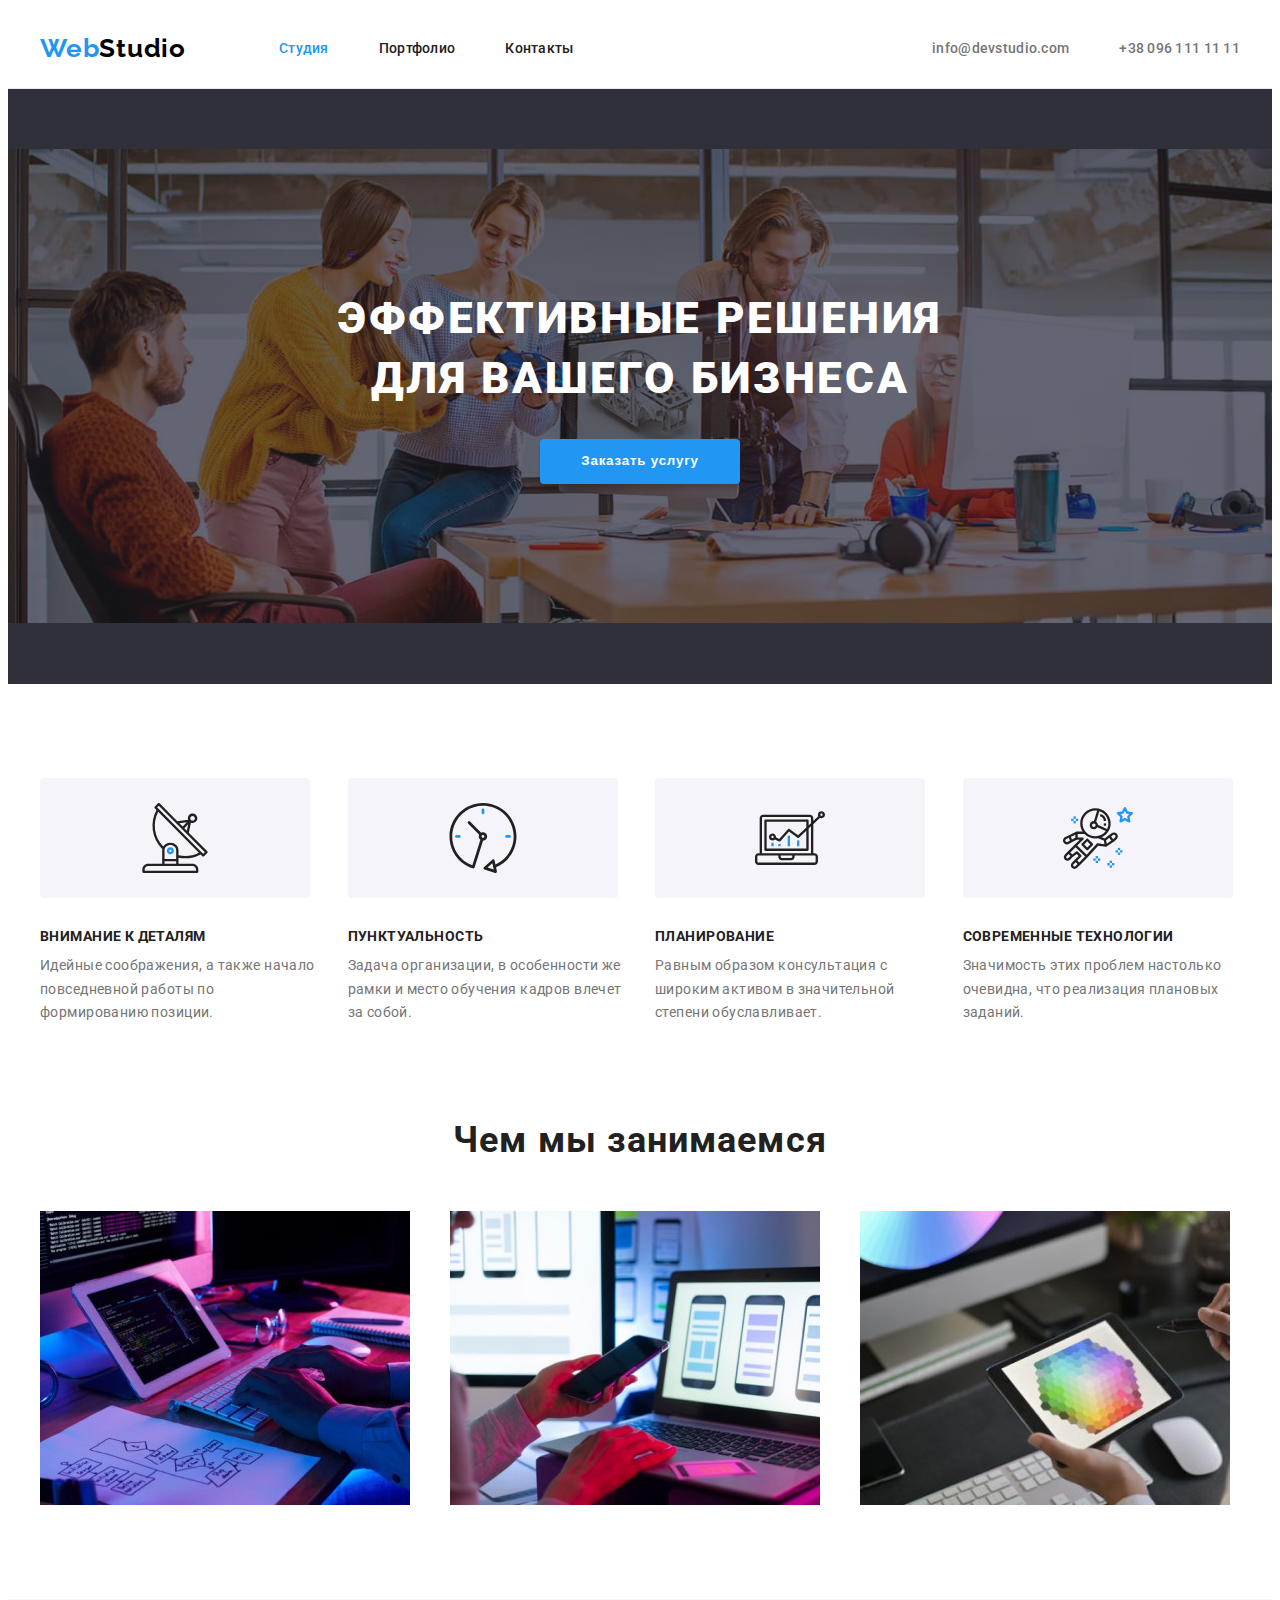
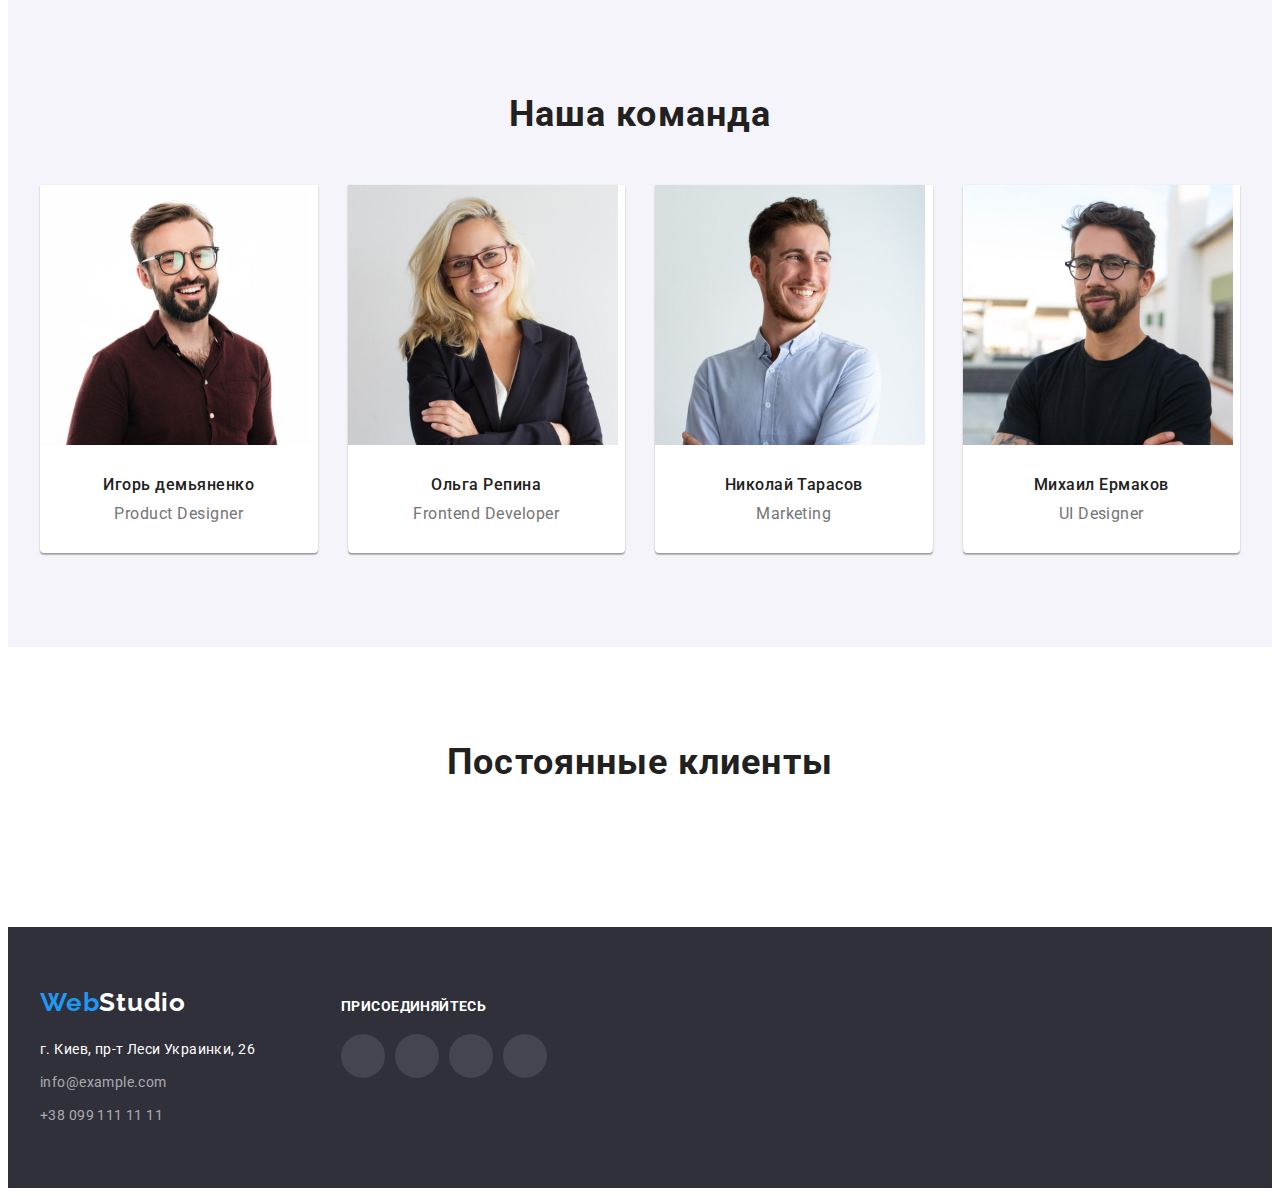
==== index.html @ 8d06fff7 "Добавил псевдоэлементы" ====
<!DOCTYPE html>
<html lang="ru">
  <head>
    <meta charset="UTF-8" />
    <meta http-equiv="X-UA-Compatible" content="IE=edge" />
    <meta name="viewport" content="width=device-width, initial-scale=1.0" />
    <title>WebStudio</title>
    <link rel="preconnect" href="https://fonts.googleapis.com" />
    <link rel="preconnect" href="https://fonts.gstatic.com" crossorigin />
    <link
      href="https://fonts.googleapis.com/css2?family=Raleway:wght@700&family=Roboto:wght@400;500;700;900&display=swap"
      rel="stylesheet"
    />
    <link
      rel="stylesheet"
      href="https://cdnjs.cloudflare.com/ajax/libs/modern-normalize/1.1.0/modern-normalize.min.css"
      integrity="sha512-wpPYUAdjBVSE4KJnH1VR1HeZfpl1ub8YT/NKx4PuQ5NmX2tKuGu6U/JRp5y+Y8XG2tV+wKQpNHVUX03MfMFn9Q=="
      crossorigin="anonymous"
      referrerpolicy="no-referrer"
    />
    <link rel="stylesheet" href="./css/styles.css" />
  </head>
  <body>
    <!--Шапка-->
    <header class="header">
      <div class="container header-container">
        <nav class="navigation">
          <a href="./index.html" class="header-logo logo link"
            >Web<span class="header-logo-accent">Studio</span>
          </a>
          <ul class="header-list list">
            <li class="header-item item">
              <a href="./index.html" class="header-link accent-link current-link link">Студия</a>
            </li>
            <li class="header-item item">
              <a href="./portfolio.html" class="header-link accent-link link">Портфолио</a>
            </li>
            <li class="header-item item">
              <a href="/контакты" class="header-link accent-link link">Контакты</a>
            </li>
          </ul>
        </nav>
        <!--Контакты-->
        <ul class="header-contacts-list list">
          <li class="header-contacts-item item">
            <a href="mailto:info@devstudio.com" class="header-contacts-link accent-link link"
              >info@devstudio.com</a
            >
          </li>
          <li class="header-contacts-item item">
            <a href="tel:+380961111111" class="header-contacts-link accent-link link"
              >+38 096 111 11 11</a
            >
          </li>
        </ul>
      </div>
    </header>
    <!--Основной контент-->
    <main>
      <!--Герой-->
      <section class="hero section centered">
        <div class="container">
          <h1 class="hero-title">Эффективные решения для вашего бизнеса</h1>
          <button type="button" class="hero-btn btn">Заказать услугу</button>
        </div>
      </section>
      <!--Наши преимушества-->
      <section class="advantage section">
        <div class="container">
          <!-- Заголовок для ассистивных технологий. Скроем в css -->
          <h2 class="hiden-title">Наши преимущества</h2>
          <ul class="advantage-list list">
            <li class="advantage-item icon-antenna">
              <h3 class="advantage-title">Внимание к деталям</h3>
              <p class="advantage-text">
                Идейные соображения, а также начало повседневной работы по формированию позиции.
              </p>
            </li>
            <li class="advantage-item icon-clock">
              <h3 class="advantage-title">Пунктуальность</h3>
              <p class="advantage-text">
                Задача организации, в особенности же рамки и место обучения кадров влечет за собой.
              </p>
            </li>
            <li class="advantage-item icon-diagrama">
              <h3 class="advantage-title">Планирование</h3>
              <p class="advantage-text">
                Равным образом консультация с широким активом в значительной степени обуславливает.
              </p>
            </li>
            <li class="advantage-item icon-astronaut">
              <h3 class="advantage-title">Современные технологии</h3>
              <p class="advantage-text">
                Значимость этих проблем настолько очевидна, что реализация плановых заданий.
              </p>
            </li>
          </ul>
        </div>
      </section>
      <!--Чем мы занимаемся-->
      <section class="our-jobs section">
        <div class="container">
          <h2 class="our-jobs-title section-title centered">Чем мы занимаемся</h2>
          <ul class="our-jobs-list list">
            <li class="our-jobs-item">
              <img
                src="./images/box-1.jpg"
                alt="Рабочий стол программиста, за которым он верстает блок-схему в соответствии с макетом"
                width="370"
                height="294"
                class="our-jobs-img"
              />
            </li>
            <li class="our-jobs-item">
              <img
                src="./images/box-2.jpg"
                alt="Рабочее место разработчика мобильных приложений. Ноутбук на экране которого отображается три смартфона"
                width="370"
                height="294"
                class="our-jobs-img"
              />
            </li>
            <li class="our-jobs-item">
              <img
                src="./images/box-3.jpg"
                alt="Рабочий стол дизайнера. Планшет с изображением цветовой палитры в руках дизайнера"
                width="370"
                height="294"
                class="our-jobs-img"
              />
            </li>
          </ul>
        </div>
      </section>
      <!--Наша команда-->
      <section class="team section">
        <div class="container">
          <h2 class="team-title section-title centered">Наша команда</h2>
          <ul class="team-list list">
            <li class="team-item centered">
              <img
                src="./images/product-designer.jpg"
                alt="Молодой улыбающийся мужчина с черной бородой, в коричневой рубашке и очках."
                width="270"
                height="260"
                class="team-img"
              />
              <div class="footer-team-item">
                <h3 class="team-name specialist">Игорь демьяненко</h3>
                <p lang="en" class="team-position specialist">Product Designer</p>
                <ul class="team-social-network-list list">
                  <li class="team-social-network-item">
                    <a
                      href=""
                      target="_blank"
                      rel="noreferrer noopener"
                      class="team-social-network-link"
                    ></a>
                  </li>
                  <li class="team-social-network-item">
                    <a
                      href=""
                      target="_blank"
                      rel="noreferrer noopener"
                      class="team-social-network-link"
                    ></a>
                  </li>
                  <li class="team-social-network-item">
                    <a
                      href=""
                      target="_blank"
                      rel="noreferrer noopener"
                      class="team-social-network-link"
                    ></a>
                  </li>
                  <li class="team-social-network-item">
                    <a
                      href=""
                      target="_blank"
                      rel="noreferrer noopener"
                      class="team-social-network-link"
                    ></a>
                  </li>
                </ul>
              </div>
            </li>
            <li class="team-item centered">
              <img
                src="./images/frontend-developer.jpg"
                alt="Молодая улыбающаяся блондинка, в темном пиджаке и очках."
                width="270"
                height="260"
                class="team-img"
              />
              <div class="footer-team-item">
                <h3 class="team-name specialist">Ольга Репина</h3>
                <p lang="en" class="team-position specialist">Frontend Developer</p>
                <ul class="team-social-network-list list">
                  <li class="team-social-network-item">
                    <a
                      href=""
                      target="_blank"
                      rel="noreferrer noopener"
                      class="team-social-network-link"
                    ></a>
                  </li>
                  <li class="team-social-network-item">
                    <a
                      href=""
                      target="_blank"
                      rel="noreferrer noopener"
                      class="team-social-network-link"
                    ></a>
                  </li>
                  <li class="team-social-network-item">
                    <a
                      href=""
                      target="_blank"
                      rel="noreferrer noopener"
                      class="team-social-network-link"
                    ></a>
                  </li>
                  <li class="team-social-network-item">
                    <a
                      href=""
                      target="_blank"
                      rel="noreferrer noopener"
                      class="team-social-network-link"
                    ></a>
                  </li>
                </ul>
              </div>
            </li>
            <li class="team-item centered">
              <img
                src="./images/marketing.jpg"
                alt="Молодой улыбающийся мужчина с русой бородой, в светлой рубашке."
                width="270"
                height="260"
                class="team-img"
              />
              <div class="footer-team-item">
                <h3 class="team-name specialist">Николай Тарасов</h3>
                <p lang="en" class="team-position specialist">Marketing</p>
                <ul class="team-social-network-list list">
                  <li class="team-social-network-item">
                    <a
                      href=""
                      target="_blank"
                      rel="noreferrer noopener"
                      class="team-social-network-link"
                    ></a>
                  </li>
                  <li class="team-social-network-item">
                    <a
                      href=""
                      target="_blank"
                      rel="noreferrer noopener"
                      class="team-social-network-link"
                    ></a>
                  </li>
                  <li class="team-social-network-item">
                    <a
                      href=""
                      target="_blank"
                      rel="noreferrer noopener"
                      class="team-social-network-link"
                    ></a>
                  </li>
                  <li class="team-social-network-item">
                    <a
                      href=""
                      target="_blank"
                      rel="noreferrer noopener"
                      class="team-social-network-link"
                    ></a>
                  </li>
                </ul>
              </div>
            </li>
            <li class="team-item centered">
              <img
                src="./images/ui-designer.jpg"
                alt="Молодой мужчина с черной бородой, в черной футболке и очках."
                width="270"
                height="260"
                class="team-img"
              />
              <div class="footer-team-item">
                <h3 class="team-name specialist">Михаил Ермаков</h3>
                <p lang="en" class="team-position specialist">UI Designer</p>
                <ul class="team-social-network-list list">
                  <li class="team-social-network-item">
                    <a
                      href=""
                      target="_blank"
                      rel="noreferrer noopener"
                      class="team-social-network-link"
                    ></a>
                  </li>
                  <li class="team-social-network-item">
                    <a
                      href=""
                      target="_blank"
                      rel="noreferrer noopener"
                      class="team-social-network-link"
                    ></a>
                  </li>
                  <li class="team-social-network-item">
                    <a
                      href=""
                      target="_blank"
                      rel="noreferrer noopener"
                      class="team-social-network-link"
                    ></a>
                  </li>
                  <li class="team-social-network-item">
                    <a
                      href=""
                      target="_blank"
                      rel="noreferrer noopener"
                      class="team-social-network-link"
                    ></a>
                  </li>
                </ul>
              </div>
            </li>
          </ul>
        </div>
      </section>
      <section class="clients section">
        <div class="container">
          <h2 class="clients-title section-title centered">Постоянные клиенты</h2>
          <ul class="clients-list list">
            <li class="clients-item">
              <a
                href="https://www.google.com/"
                target="_blank"
                rel="noreferrer noopener"
                class="clients-link"
              ></a>
            </li>
            <li class="clients-item">
              <a
                href="https://www.google.com/"
                target="_blank"
                rel="noreferrer noopener"
                class="clients-link"
              ></a>
            </li>
            <li class="clients-item">
              <a
                href="https://www.google.com/"
                target="_blank"
                rel="noreferrer noopener"
                class="clients-link"
              ></a>
            </li>
            <li class="clients-item">
              <a
                href="https://www.google.com/"
                target="_blank"
                rel="noreferrer noopener"
                class="clients-link"
              ></a>
            </li>
            <li class="clients-item">
              <a
                href="https://www.google.com/"
                target="_blank"
                rel="noreferrer noopener"
                class="clients-link"
              ></a>
            </li>
            <li class="clients-item">
              <a
                href="https://www.google.com/"
                target="_blank"
                rel="noreferrer noopener"
                class="clients-link"
              ></a>
            </li>
          </ul>
        </div>
      </section>
    </main>
    <!--Футер-->
    <footer class="footer">
      <div class="container footer-container">
        <div class="address-box">
          <a href="./index.html" class="footer-logo logo link"
            >Web<span class="footer-logo-accent">Studio</span>
          </a>
          <address class="footer-address">
            <p class="footer-text">г. Киев, пр-т Леси Украинки, 26</p>
            <ul class="footer-list list">
              <li class="footer-item">
                <a href="mailto:info@example.com" class="footer-link accent-link link"
                  >info@example.com</a
                >
              </li>
              <li class="footer-item">
                <a href="tel:+380991111111" class="footer-link accent-link link"
                  >+38 099 111 11 11</a
                >
              </li>
            </ul>
          </address>
        </div>
        <div class="social-network-box">
          <h3 class="footer-social-network-title">Присоединяйтесь</h3>
          <ul class="footer-social-network-list list">
            <li class="footer-social-network-item">
              <a
                href="https://www.instagram.com/"
                target="_blank"
                rel="noreferrer noopener"
                class="footer-social-network-link"
              ></a>
            </li>
            <li class="footer-social-network-item">
              <a
                href="https://twitter.com/"
                target="_blank"
                rel="noreferrer noopener"
                class="footer-social-network-link"
              ></a>
            </li>
            <li class="footer-social-network-item">
              <a
                href="https://www.facebook.com/"
                target="_blank"
                rel="noreferrer noopener"
                class="footer-social-network-link"
              ></a>
            </li>
            <li class="footer-social-network-item">
              <a
                href="https://www.linkedin.com/"
                target="_blank"
                rel="noreferrer noopener"
                class="footer-social-network-link"
              ></a>
            </li>
          </ul>
        </div>
      </div>
    </footer>
  </body>
</html>
---- css/styles.css ----
/* background color */
:root {
  --main-background-color: #ffffff;
  --secondary-background-color: #2f303a;
  --section-background-color: #f5f4fa;
  /* text color */
  --main-text-color: #212121;
  --first-text-color: #757575;
  --secondary-text-color: #ffffff;
  --accent-text-color: #2196f3;
  --contaks-footer-color: rgba(255, 255, 255, 0.6);
  /* logo */
  --main-logo-color: #2196f3;
  --first-logo-color: #000000;
  --second-logo-color: #ffffff;
  /* button */
  --main-btn-color: #212121;
  --accent-btn-color: #ffffff;
  --main-btn-background-color: #f5f4fa;
  --accent-btn-background-color: #2196f3;
  --secondary-accent-btn-background-color: #188ce8;
}
h1,
h2,
h3,
h4,
h5,
h6,
p {
  margin: 0;
}

ul {
  margin: 0;
  padding: 0;
}
img {
  display: block;
}
body {
  font-family: 'Roboto', sans-serif;
  font-size: 16px;
  background-color: var(--main-background-color);
  color: var(--main-text-color);
}

.link {
  text-decoration: none;
}
.list {
  list-style: none;
}
.container {
  width: 1200px;
  margin: 0 auto;
  padding: 0 15px;
}
.section {
  padding: 94px 0;
}
.centered {
  text-align: center;
}
.section-title {
  font-size: 36px;
  line-height: calc(42 / 36);
  letter-spacing: 0.03em;
  margin-bottom: 50px;
}

/* -----------hiden title------------- */
.hiden-title {
  position: absolute;
  white-space: nowrap;
  width: 1px;
  height: 1px;
  overflow: hidden;
  border: 0;
  padding: 0;
  clip: rect(0 0 0 0);
  clip-path: inset(50%);
  margin: -1px;
}

/* --------------------------------------- */
.accent-link:hover,
.accent-link:focus {
  color: var(--accent-text-color);
}
.btn {
  text-align: center;
  border: none;
  border-radius: 4px;
  cursor: pointer;
}
/* -------------------logo------------------ */
.logo {
  display: inline-block;
  font-family: 'Raleway', sans-serif;
  font-weight: 700;
  font-size: 26px;
  line-height: calc(31 / 26);
  letter-spacing: 0.03em;
  color: var(--main-logo-color);
}
.header-logo-accent {
  color: var(--first-logo-color);
}
.footer-logo-accent {
  color: var(--second-logo-color);
}

/* ----------------header------------------ */

.header {
  border-bottom: 1px solid #ececec;
}
.header-logo {
  padding-top: 24px;
  padding-bottom: 24px;
}
.header-link,
.header-contacts-link {
  display: block;
  padding-top: 32px;
  padding-bottom: 32px;
}
.header .list {
  font-weight: 500;
  font-size: 14px;
  line-height: calc(16 / 14);
  letter-spacing: 0.02em;
}
.header-list {
  display: flex;
  align-items: center;
  margin-left: 93px;
}
.header .item:not(:last-child) {
  margin-right: 50px;
}
.navigation {
  display: flex;
  align-items: center;
}
.header-link {
  color: currentColor;
}

.header-contacts-list {
  display: flex;
  margin-left: auto;
}
.header-container {
  display: flex;
  align-items: center;
}
.header-contacts-link {
  color: var(--first-text-color);
}
.current-link {
  color: var(--accent-text-color);
}
/* ----------------main------------------ */
/* -----------hero------------ */
.hero.section {
  padding-top: 200px;
  padding-bottom: 200px;
  background-color: var(--secondary-background-color);
  background-image: linear-gradient(to left, rgba(47, 48, 58, 0.4), rgba(47, 48, 58, 0.4)),
    url('../images/hero-img.jpg');
  background-repeat: no-repeat;
  background-size: contain;
  background-position: center;
}

.hero-title {
  width: 696px;
  margin-right: auto;
  margin-left: auto;
  margin-bottom: 30px;
  font-weight: 900;
  font-size: 44px;
  line-height: 1.36;
  letter-spacing: 0.06em;
  text-transform: uppercase;
  color: var(--secondary-text-color);
}
.hero-btn {
  display: inline-block;
  min-width: 200px;
  padding: 10px 32px;
  font-weight: 700;
  line-height: 1.87;
  letter-spacing: 0.06em;
  color: var(--accent-btn-color);
  background-color: var(--accent-btn-background-color);
  box-shadow: 0px 4px 4px rgba(0, 0, 0, 0.15);
}
.hero-btn:hover,
.hero-btn:focus {
  background-color: var(--secondary-accent-btn-background-color);
}

/* ----------advantage section-------- */
.advantage-list {
  display: flex;
}
.advantage-item {
  width: calc((100% - 3 * 30px) / 4);
}
.advantage-item:not(:last-child) {
  margin-right: 30px;
}
.advantage-item::before {
  content: '';
  display: block;
  margin-bottom: 30px;
  width: 270px;
  height: 120px;
  border-radius: 4px;
  background-color: var(--section-background-color);
  background-repeat: no-repeat;
  background-size: 70px 70px;
  background-position: center;
}
.advantage-item.icon-antenna::before {
  background-image: url('../images/antenna.svg');
}
.advantage-item.icon-clock::before {
  background-image: url('../images/clock.svg');
}
.advantage-item.icon-diagrama::before {
  background-image: url('../images/diagram.svg');
}
.advantage-item.icon-astronaut::before {
  background-image: url('../images/astronaut.svg');
}
.advantage-title {
  margin-bottom: 10px;
  font-size: 14px;
  line-height: calc(16 / 14);
  letter-spacing: 0.03em;
  text-transform: uppercase;
}
.advantage-text {
  font-size: 14px;
  line-height: 1.71;
  letter-spacing: 0.03em;
  color: var(--first-text-color);
}

/* -----------our jobs section---------- */
.our-jobs.section {
  padding-top: 0;
}
.our-jobs-list {
  display: flex;
}
.our-jobs-item {
  width: calc((100% - 2 * 30px) / 3);
}
.our-jobs-item:not(:last-child) {
  margin-right: 30px;
}

.our-jobs-img {
  max-width: 100%;
  height: auto;
}

/* --------------team-------------------  */
.team.section {
  background-color: var(--section-background-color);
}
.team-list {
  display: flex;
}
.team-item {
  width: calc((100% - 3 * 30px) / 4);
  background-color: var(--main-background-color);
  box-shadow: 0px 1px 3px rgba(0, 0, 0, 0.12), 0px 1px 1px rgba(0, 0, 0, 0.14),
    0px 2px 1px rgba(0, 0, 0, 0.2);
  border-radius: 0px 0px 4px 4px;
}
.team-item:not(:last-child) {
  margin-right: 30px;
}
.team-img {
  max-width: 100%;
  height: auto;
}
.specialist {
  line-height: calc(19 / 16);
  letter-spacing: 0.03em;
}
.footer-team-item {
  padding: 30px 32px;
}
.team-name {
  margin-bottom: 10px;
  font-size: inherit;
  font-weight: 500;
}
.team-position {
  color: var(--first-text-color);
}
/* -----------------clients-------------------- */

/*----------------- PORTFOLIO----------------- */
/* --------------------btn------------------- */
.our-works-btn {
  padding: 6px 22px;
  min-width: 73px;
  font-weight: 500;
  line-height: 1.62;
  letter-spacing: 0.03em;
  color: var(--main-btn-color);
  background-color: var(--main-btn-background-color);
}
.our-works-btn:hover,
.our-works-btn:focus,
.current-btn {
  color: var(--accent-btn-color);
  background-color: var(--accent-btn-background-color);
  box-shadow: 0px 3px 1px rgba(0, 0, 0, 0.1), 0px 1px 2px rgba(0, 0, 0, 0.08),
    0px 2px 2px rgba(0, 0, 0, 0.12);
}
/* -------------our work------------------ */
.our-works-title {
  margin-bottom: 4px;
  font-size: 18px;
  line-height: 2;
  letter-spacing: 0.06em;
}
.our-works-btn-list {
  display: flex;
  justify-content: center;
  margin-bottom: 50px;
}
.our-works-btn-item:not(:last-child) {
  margin-right: 8px;
}
.our-works-list {
  display: flex;
  flex-wrap: wrap;
  margin: -15px;
}
.our-works-item {
  width: calc((100% - 3 * 30px) / 3);
  margin: 15px;
}
.our-works-img {
  max-width: 100%;
  height: auto;
}
.footer-our-works-item {
  padding: 20px 24px;
  border-right: 1px solid #eeeeee;
  border-bottom: 1px solid #eeeeee;
  border-left: 1px solid #eeeeee;
}

.our-works-text {
  line-height: 1.87;
  letter-spacing: 0.03em;
  color: var(--first-text-color);
}
/* ---------------footer----------------- */
.footer-container {
  display: flex;
  align-items: baseline;
}
.address-box {
  margin-right: 70px;
  width: 231px;
}
.footer {
  padding: 60px 0;
  background-color: var(--secondary-background-color);
}
.footer-logo {
  margin-bottom: 20px;
}
.footer-address {
  font-style: normal;
  font-weight: 400;
  font-size: 14px;
  line-height: 1.71;
  letter-spacing: 0.03em;
}

.footer-link {
  color: var(--contaks-footer-color);
}
.footer-text {
  margin-bottom: 9px;
  color: var(--secondary-text-color);
}
.footer-item:first-child {
  margin-bottom: 9px;
}
.footer-social-network-title {
  margin-bottom: 20px;
  font-size: 14px;
  line-height: calc(16 / 14);
  letter-spacing: 0.03em;
  text-transform: uppercase;
  color: var(--secondary-text-color);
}
.footer-social-network-list {
  display: inline-flex;
}
.footer-social-network-item {
  width: 44px;
  height: 44px;
  background-color: rgba(255, 255, 255, 0.1);
  border-radius: 50%;
}
.footer-social-network-item:not(:last-child) {
  margin-right: 10px;
}

.footer-social-network-item:hover,
.footer-social-network-item:focus {
  background-color: var(--accent-btn-background-color);
}
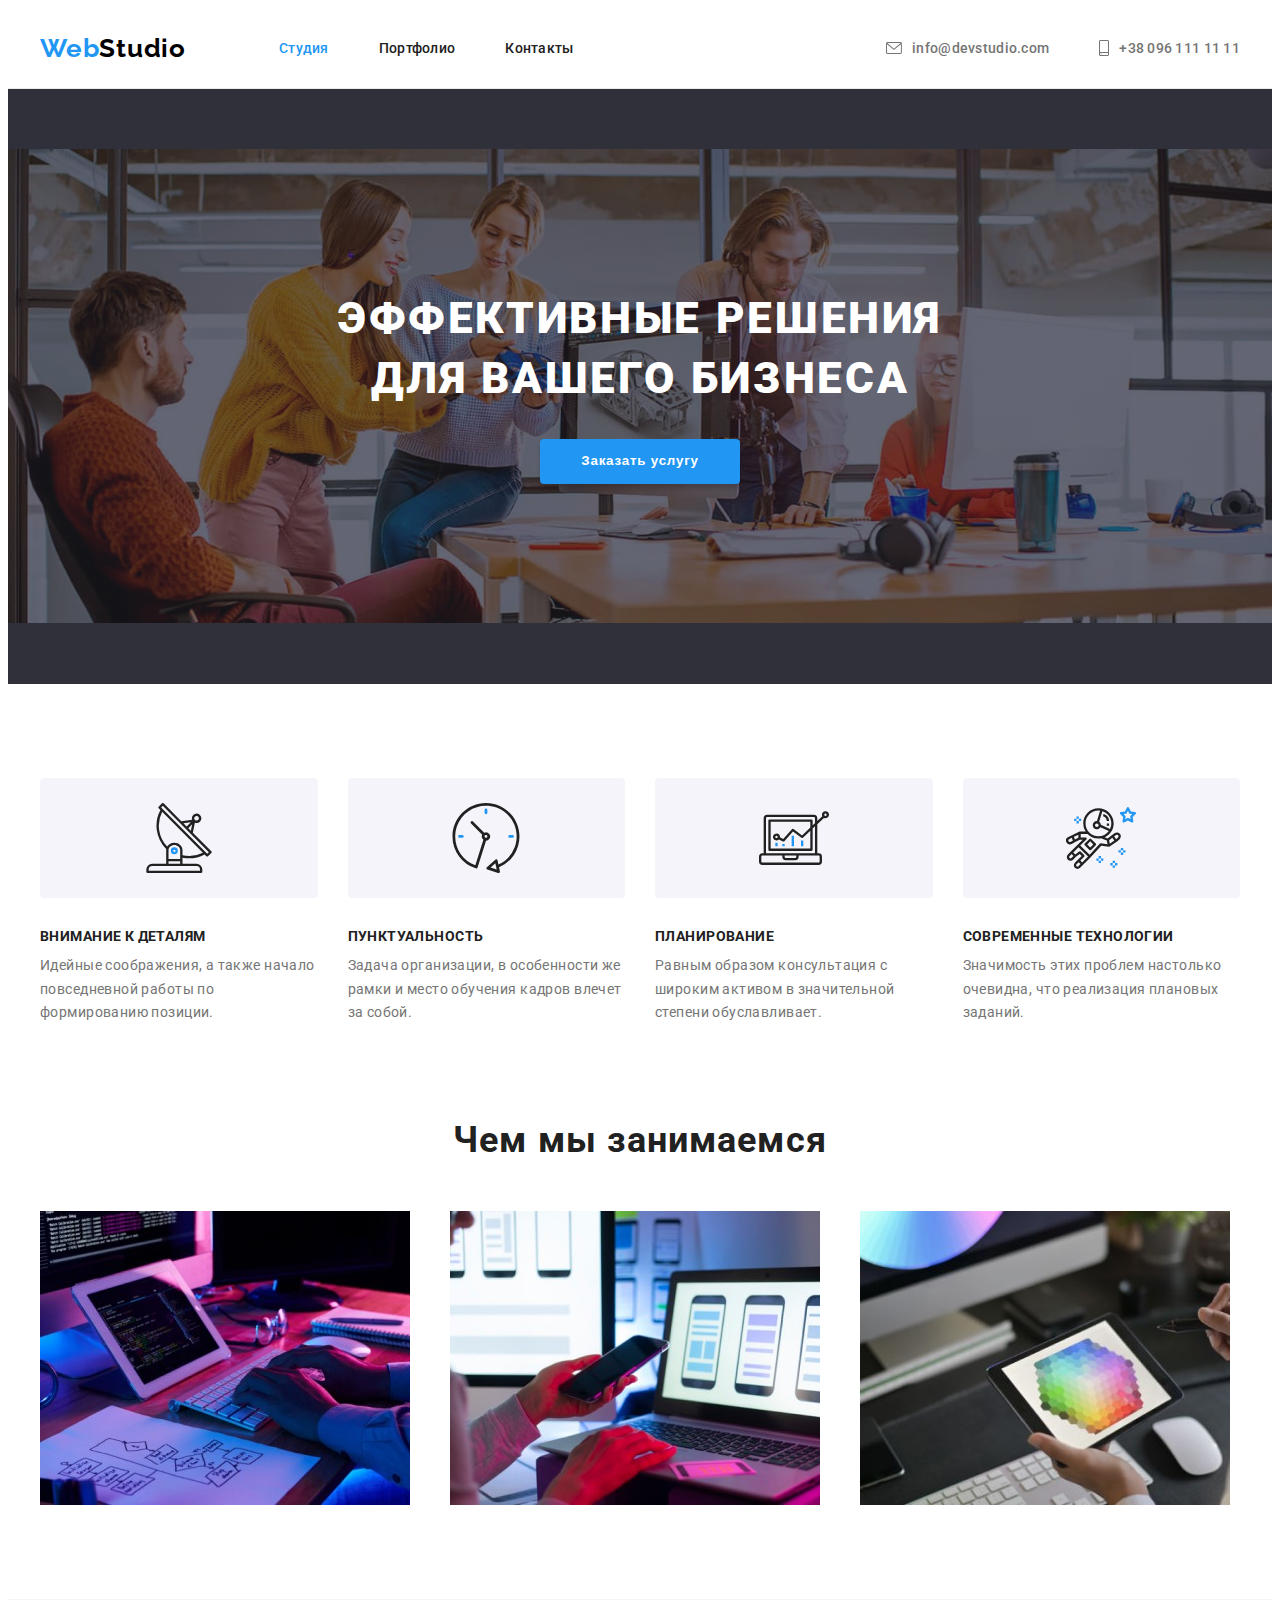
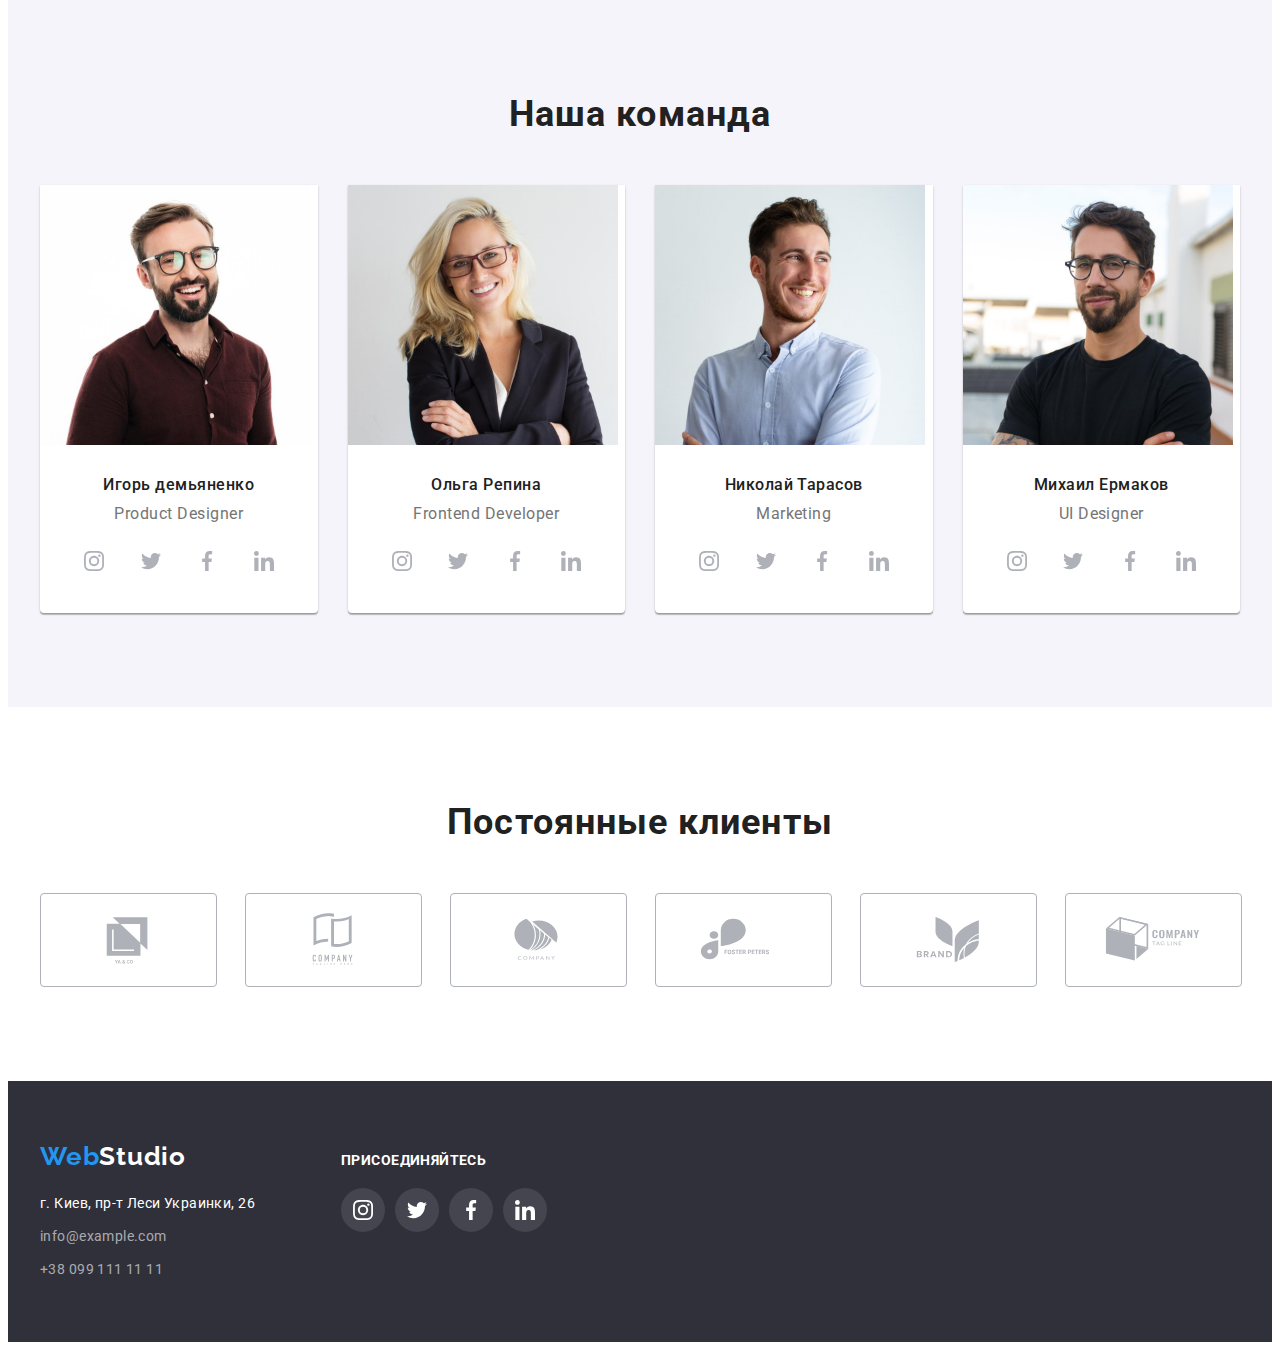
==== commit e3f48578: "добавил все иконки, тени, ссылки" ====
--- a/index.html
+++ b/index.html
@@ -43,13 +43,19 @@
         <!--Контакты-->
         <ul class="header-contacts-list list">
           <li class="header-contacts-item item">
-            <a href="mailto:info@devstudio.com" class="header-contacts-link accent-link link"
-              >info@devstudio.com</a
+            <a href="mailto:info@devstudio.com" class="header-contacts-link accent-link link">
+              <svg class="header-contacts-icon" width="16" height="12">
+                <use href="./images/icons.svg#icon-envelope"></use>
+              </svg>
+              info@devstudio.com</a
             >
           </li>
           <li class="header-contacts-item item">
-            <a href="tel:+380961111111" class="header-contacts-link accent-link link"
-              >+38 096 111 11 11</a
+            <a href="tel:+380961111111" class="header-contacts-link accent-link link">
+              <svg class="header-contacts-icon" width="10" height="16">
+                <use href="./images/icons.svg#icon-smartphone"></use>
+              </svg>
+              +38 096 111 11 11</a
             >
           </li>
         </ul>
@@ -71,24 +77,44 @@
           <h2 class="hiden-title">Наши преимущества</h2>
           <ul class="advantage-list list">
             <li class="advantage-item icon-antenna">
+              <div class="advantage-pic">
+                <svg class="advantage-icon" width="70" height="70">
+                  <use href="./images/icons.svg#icon-antenna"></use>
+                </svg>
+              </div>
               <h3 class="advantage-title">Внимание к деталям</h3>
               <p class="advantage-text">
                 Идейные соображения, а также начало повседневной работы по формированию позиции.
               </p>
             </li>
             <li class="advantage-item icon-clock">
+              <div class="advantage-pic">
+                <svg class="advantage-icon" width="70" height="70">
+                  <use href="./images/icons.svg#icon-clock"></use>
+                </svg>
+              </div>
               <h3 class="advantage-title">Пунктуальность</h3>
               <p class="advantage-text">
                 Задача организации, в особенности же рамки и место обучения кадров влечет за собой.
               </p>
             </li>
             <li class="advantage-item icon-diagrama">
+              <div class="advantage-pic">
+                <svg class="advantage-icon" width="70" height="70">
+                  <use href="./images/icons.svg#icon-diagram"></use>
+                </svg>
+              </div>
               <h3 class="advantage-title">Планирование</h3>
               <p class="advantage-text">
                 Равным образом консультация с широким активом в значительной степени обуславливает.
               </p>
             </li>
             <li class="advantage-item icon-astronaut">
+              <div class="advantage-pic">
+                <svg class="advantage-icon" width="70" height="70">
+                  <use href="./images/icons.svg#icon-astronaut"></use>
+                </svg>
+              </div>
               <h3 class="advantage-title">Современные технологии</h3>
               <p class="advantage-text">
                 Значимость этих проблем настолько очевидна, что реализация плановых заданий.
@@ -151,35 +177,51 @@
                 <ul class="team-social-network-list list">
                   <li class="team-social-network-item">
                     <a
-                      href=""
-                      target="_blank"
-                      rel="noreferrer noopener"
-                      class="team-social-network-link"
-                    ></a>
-                  </li>
-                  <li class="team-social-network-item">
-                    <a
-                      href=""
-                      target="_blank"
-                      rel="noreferrer noopener"
-                      class="team-social-network-link"
-                    ></a>
-                  </li>
-                  <li class="team-social-network-item">
-                    <a
-                      href=""
-                      target="_blank"
-                      rel="noreferrer noopener"
-                      class="team-social-network-link"
-                    ></a>
-                  </li>
-                  <li class="team-social-network-item">
-                    <a
-                      href=""
-                      target="_blank"
-                      rel="noreferrer noopener"
-                      class="team-social-network-link"
-                    ></a>
+                      href="https://www.instagram.com/"
+                      target="_blank"
+                      rel="noreferrer noopener"
+                      class="team-social-network-link social-network-link"
+                    >
+                      <svg class="team-social-network-icon social-network-icon">
+                        <use href="./images/icons.svg#icon-instagram"></use>
+                      </svg>
+                    </a>
+                  </li>
+                  <li class="team-social-network-item">
+                    <a
+                      href="https://twitter.com/"
+                      target="_blank"
+                      rel="noreferrer noopener"
+                      class="team-social-network-link social-network-link"
+                    >
+                      <svg class="team-social-network-icon social-network-icon">
+                        <use href="./images/icons.svg#icon-twitter"></use>
+                      </svg>
+                    </a>
+                  </li>
+                  <li class="team-social-network-item">
+                    <a
+                      href="https://www.facebook.com/"
+                      target="_blank"
+                      rel="noreferrer noopener"
+                      class="team-social-network-link social-network-link"
+                    >
+                      <svg class="team-social-network-icon social-network-icon">
+                        <use href="./images/icons.svg#icon-facebook"></use>
+                      </svg>
+                    </a>
+                  </li>
+                  <li class="team-social-network-item">
+                    <a
+                      href="https://www.linkedin.com/"
+                      target="_blank"
+                      rel="noreferrer noopener"
+                      class="team-social-network-link social-network-link"
+                    >
+                      <svg class="team-social-network-icon social-network-icon">
+                        <use href="./images/icons.svg#icon-linkedin"></use>
+                      </svg>
+                    </a>
                   </li>
                 </ul>
               </div>
@@ -198,35 +240,51 @@
                 <ul class="team-social-network-list list">
                   <li class="team-social-network-item">
                     <a
-                      href=""
-                      target="_blank"
-                      rel="noreferrer noopener"
-                      class="team-social-network-link"
-                    ></a>
-                  </li>
-                  <li class="team-social-network-item">
-                    <a
-                      href=""
-                      target="_blank"
-                      rel="noreferrer noopener"
-                      class="team-social-network-link"
-                    ></a>
-                  </li>
-                  <li class="team-social-network-item">
-                    <a
-                      href=""
-                      target="_blank"
-                      rel="noreferrer noopener"
-                      class="team-social-network-link"
-                    ></a>
-                  </li>
-                  <li class="team-social-network-item">
-                    <a
-                      href=""
-                      target="_blank"
-                      rel="noreferrer noopener"
-                      class="team-social-network-link"
-                    ></a>
+                      href="https://www.instagram.com/"
+                      target="_blank"
+                      rel="noreferrer noopener"
+                      class="team-social-network-link social-network-link"
+                    >
+                      <svg class="team-social-network-icon social-network-icon">
+                        <use href="./images/icons.svg#icon-instagram"></use>
+                      </svg>
+                    </a>
+                  </li>
+                  <li class="team-social-network-item">
+                    <a
+                      href="https://twitter.com/"
+                      target="_blank"
+                      rel="noreferrer noopener"
+                      class="team-social-network-link social-network-link"
+                    >
+                      <svg class="team-social-network-icon social-network-icon">
+                        <use href="./images/icons.svg#icon-twitter"></use>
+                      </svg>
+                    </a>
+                  </li>
+                  <li class="team-social-network-item">
+                    <a
+                      href="https://www.facebook.com/"
+                      target="_blank"
+                      rel="noreferrer noopener"
+                      class="team-social-network-link social-network-link"
+                    >
+                      <svg class="team-social-network-icon social-network-icon">
+                        <use href="./images/icons.svg#icon-facebook"></use>
+                      </svg>
+                    </a>
+                  </li>
+                  <li class="team-social-network-item">
+                    <a
+                      href="https://www.linkedin.com/"
+                      target="_blank"
+                      rel="noreferrer noopener"
+                      class="team-social-network-link social-network-link"
+                    >
+                      <svg class="team-social-network-icon social-network-icon">
+                        <use href="./images/icons.svg#icon-linkedin"></use>
+                      </svg>
+                    </a>
                   </li>
                 </ul>
               </div>
@@ -245,35 +303,51 @@
                 <ul class="team-social-network-list list">
                   <li class="team-social-network-item">
                     <a
-                      href=""
-                      target="_blank"
-                      rel="noreferrer noopener"
-                      class="team-social-network-link"
-                    ></a>
-                  </li>
-                  <li class="team-social-network-item">
-                    <a
-                      href=""
-                      target="_blank"
-                      rel="noreferrer noopener"
-                      class="team-social-network-link"
-                    ></a>
-                  </li>
-                  <li class="team-social-network-item">
-                    <a
-                      href=""
-                      target="_blank"
-                      rel="noreferrer noopener"
-                      class="team-social-network-link"
-                    ></a>
-                  </li>
-                  <li class="team-social-network-item">
-                    <a
-                      href=""
-                      target="_blank"
-                      rel="noreferrer noopener"
-                      class="team-social-network-link"
-                    ></a>
+                      href="https://www.instagram.com/"
+                      target="_blank"
+                      rel="noreferrer noopener"
+                      class="team-social-network-link social-network-link"
+                    >
+                      <svg class="team-social-network-icon social-network-icon">
+                        <use href="./images/icons.svg#icon-instagram"></use>
+                      </svg>
+                    </a>
+                  </li>
+                  <li class="team-social-network-item">
+                    <a
+                      href="https://twitter.com/"
+                      target="_blank"
+                      rel="noreferrer noopener"
+                      class="team-social-network-link social-network-link"
+                    >
+                      <svg class="team-social-network-icon social-network-icon">
+                        <use href="./images/icons.svg#icon-twitter"></use>
+                      </svg>
+                    </a>
+                  </li>
+                  <li class="team-social-network-item">
+                    <a
+                      href="https://www.facebook.com/"
+                      target="_blank"
+                      rel="noreferrer noopener"
+                      class="team-social-network-link social-network-link"
+                    >
+                      <svg class="team-social-network-icon social-network-icon">
+                        <use href="./images/icons.svg#icon-facebook"></use>
+                      </svg>
+                    </a>
+                  </li>
+                  <li class="team-social-network-item">
+                    <a
+                      href="https://www.linkedin.com/"
+                      target="_blank"
+                      rel="noreferrer noopener"
+                      class="team-social-network-link social-network-link"
+                    >
+                      <svg class="team-social-network-icon social-network-icon">
+                        <use href="./images/icons.svg#icon-linkedin"></use>
+                      </svg>
+                    </a>
                   </li>
                 </ul>
               </div>
@@ -292,35 +366,51 @@
                 <ul class="team-social-network-list list">
                   <li class="team-social-network-item">
                     <a
-                      href=""
-                      target="_blank"
-                      rel="noreferrer noopener"
-                      class="team-social-network-link"
-                    ></a>
-                  </li>
-                  <li class="team-social-network-item">
-                    <a
-                      href=""
-                      target="_blank"
-                      rel="noreferrer noopener"
-                      class="team-social-network-link"
-                    ></a>
-                  </li>
-                  <li class="team-social-network-item">
-                    <a
-                      href=""
-                      target="_blank"
-                      rel="noreferrer noopener"
-                      class="team-social-network-link"
-                    ></a>
-                  </li>
-                  <li class="team-social-network-item">
-                    <a
-                      href=""
-                      target="_blank"
-                      rel="noreferrer noopener"
-                      class="team-social-network-link"
-                    ></a>
+                      href="https://www.instagram.com/"
+                      target="_blank"
+                      rel="noreferrer noopener"
+                      class="team-social-network-link social-network-link"
+                    >
+                      <svg class="team-social-network-icon social-network-icon">
+                        <use href="./images/icons.svg#icon-instagram"></use>
+                      </svg>
+                    </a>
+                  </li>
+                  <li class="team-social-network-item">
+                    <a
+                      href="https://twitter.com/"
+                      target="_blank"
+                      rel="noreferrer noopener"
+                      class="team-social-network-link social-network-link"
+                    >
+                      <svg class="team-social-network-icon social-network-icon">
+                        <use href="./images/icons.svg#icon-twitter"></use>
+                      </svg>
+                    </a>
+                  </li>
+                  <li class="team-social-network-item">
+                    <a
+                      href="https://www.facebook.com/"
+                      target="_blank"
+                      rel="noreferrer noopener"
+                      class="team-social-network-link social-network-link"
+                    >
+                      <svg class="team-social-network-icon social-network-icon">
+                        <use href="./images/icons.svg#icon-facebook"></use>
+                      </svg>
+                    </a>
+                  </li>
+                  <li class="team-social-network-item">
+                    <a
+                      href="https://www.linkedin.com/"
+                      target="_blank"
+                      rel="noreferrer noopener"
+                      class="team-social-network-link social-network-link"
+                    >
+                      <svg class="team-social-network-icon social-network-icon">
+                        <use href="./images/icons.svg#icon-linkedin"></use>
+                      </svg>
+                    </a>
                   </li>
                 </ul>
               </div>
@@ -338,7 +428,10 @@
                 target="_blank"
                 rel="noreferrer noopener"
                 class="clients-link"
-              ></a>
+                ><svg class="clients-icon">
+                  <use href="./images/icons.svg#icon-logo"></use>
+                </svg>
+              </a>
             </li>
             <li class="clients-item">
               <a
@@ -346,6 +439,8 @@
                 target="_blank"
                 rel="noreferrer noopener"
                 class="clients-link"
+                ><svg class="clients-icon">
+                  <use href="./images/icons.svg#icon-logo-1"></use></svg
               ></a>
             </li>
             <li class="clients-item">
@@ -354,6 +449,8 @@
                 target="_blank"
                 rel="noreferrer noopener"
                 class="clients-link"
+                ><svg class="clients-icon">
+                  <use href="./images/icons.svg#icon-logo-2"></use></svg
               ></a>
             </li>
             <li class="clients-item">
@@ -362,6 +459,8 @@
                 target="_blank"
                 rel="noreferrer noopener"
                 class="clients-link"
+                ><svg class="clients-icon">
+                  <use href="./images/icons.svg#icon-logo-3"></use></svg
               ></a>
             </li>
             <li class="clients-item">
@@ -370,6 +469,8 @@
                 target="_blank"
                 rel="noreferrer noopener"
                 class="clients-link"
+                ><svg class="clients-icon">
+                  <use href="./images/icons.svg#icon-logo-4"></use></svg
               ></a>
             </li>
             <li class="clients-item">
@@ -378,6 +479,8 @@
                 target="_blank"
                 rel="noreferrer noopener"
                 class="clients-link"
+                ><svg class="clients-icon">
+                  <use href="./images/icons.svg#icon-logo-5"></use></svg
               ></a>
             </li>
           </ul>
@@ -415,15 +518,21 @@
                 href="https://www.instagram.com/"
                 target="_blank"
                 rel="noreferrer noopener"
-                class="footer-social-network-link"
-              ></a>
+                class="footer-social-network-link social-network-link"
+              >
+                <svg class="footer-social-network-icon social-network-icon">
+                  <use href="./images/icons.svg#icon-instagram"></use>
+                </svg>
+              </a>
             </li>
             <li class="footer-social-network-item">
               <a
                 href="https://twitter.com/"
                 target="_blank"
                 rel="noreferrer noopener"
-                class="footer-social-network-link"
+                class="footer-social-network-link social-network-link"
+                ><svg class="footer-social-network-icon social-network-icon">
+                  <use href="./images/icons.svg#icon-twitter"></use></svg
               ></a>
             </li>
             <li class="footer-social-network-item">
@@ -431,7 +540,9 @@
                 href="https://www.facebook.com/"
                 target="_blank"
                 rel="noreferrer noopener"
-                class="footer-social-network-link"
+                class="footer-social-network-link social-network-link"
+                ><svg class="footer-social-network-icon social-network-icon">
+                  <use href="./images/icons.svg#icon-facebook"></use></svg
               ></a>
             </li>
             <li class="footer-social-network-item">
@@ -439,7 +550,9 @@
                 href="https://www.linkedin.com/"
                 target="_blank"
                 rel="noreferrer noopener"
-                class="footer-social-network-link"
+                class="footer-social-network-link social-network-link"
+                ><svg class="footer-social-network-icon social-network-icon">
+                  <use href="./images/icons.svg#icon-linkedin"></use></svg
               ></a>
             </li>
           </ul>
--- a/css/styles.css
+++ b/css/styles.css
@@ -19,6 +19,9 @@
   --main-btn-background-color: #f5f4fa;
   --accent-btn-background-color: #2196f3;
   --secondary-accent-btn-background-color: #188ce8;
+  /* icon */
+  --main-icon-color: #afb1b8;
+  --secondary-icon-color: #ffffff;
 }
 h1,
 h2,
@@ -68,6 +71,19 @@
   margin-bottom: 50px;
 }
 
+.social-network-link {
+  display: flex;
+  justify-content: center;
+  align-items: center;
+  width: 44px;
+  height: 44px;
+  border-radius: 50%;
+  cursor: pointer;
+}
+.social-network-icon {
+  width: 20px;
+  height: 20px;
+}
 /* -----------hiden title------------- */
 .hiden-title {
   position: absolute;
@@ -87,6 +103,7 @@
 .accent-link:focus {
   color: var(--accent-text-color);
 }
+
 .btn {
   text-align: center;
   border: none;
@@ -155,7 +172,14 @@
   display: flex;
   align-items: center;
 }
+.header-contacts-icon {
+  margin-right: 10px;
+  fill: currentColor;
+}
+
 .header-contacts-link {
+  display: flex;
+  align-items: center;
   color: var(--first-text-color);
 }
 .current-link {
@@ -212,30 +236,16 @@
 .advantage-item:not(:last-child) {
   margin-right: 30px;
 }
-.advantage-item::before {
-  content: '';
-  display: block;
+.advantage-pic {
+  display: flex;
+  height: 120px;
+  align-items: center;
+  justify-content: center;
   margin-bottom: 30px;
-  width: 270px;
-  height: 120px;
+  background-color: var(--section-background-color);
   border-radius: 4px;
-  background-color: var(--section-background-color);
-  background-repeat: no-repeat;
-  background-size: 70px 70px;
-  background-position: center;
-}
-.advantage-item.icon-antenna::before {
-  background-image: url('../images/antenna.svg');
-}
-.advantage-item.icon-clock::before {
-  background-image: url('../images/clock.svg');
-}
-.advantage-item.icon-diagrama::before {
-  background-image: url('../images/diagram.svg');
-}
-.advantage-item.icon-astronaut::before {
-  background-image: url('../images/astronaut.svg');
-}
+}
+
 .advantage-title {
   margin-bottom: 10px;
   font-size: 14px;
@@ -303,10 +313,55 @@
   font-weight: 500;
 }
 .team-position {
+  margin-bottom: 16px;
   color: var(--first-text-color);
 }
+.team-social-network-list {
+  display: flex;
+  justify-content: space-between;
+}
+.team-social-network-link {
+  color: var(--main-icon-color);
+}
+.team-social-network-icon {
+  fill: currentColor;
+}
+
+.team-social-network-link:hover,
+.team-social-network-link:focus {
+  color: var(--secondary-icon-color);
+  background-color: var(--accent-btn-background-color);
+}
 /* -----------------clients-------------------- */
-
+.clients-list {
+  display: flex;
+}
+.clients-item {
+  width: calc((100% - 5 * 30px) / 6);
+}
+.clients-item:not(:last-child) {
+  margin-right: 30px;
+}
+.clients-link {
+  display: flex;
+  justify-content: center;
+  align-items: center;
+  width: 100%;
+  height: 92px;
+  border: 1px solid var(--main-icon-color);
+  border-radius: 4px;
+  color: var(--main-icon-color);
+}
+.clients-icon {
+  width: 106px;
+  height: 60px;
+  fill: currentColor;
+}
+.clients-link:hover,
+.clients-link:focus {
+  color: var(--accent-btn-background-color);
+  border-color: var(--accent-btn-background-color);
+}
 /*----------------- PORTFOLIO----------------- */
 /* --------------------btn------------------- */
 .our-works-btn {
@@ -350,6 +405,15 @@
   width: calc((100% - 3 * 30px) / 3);
   margin: 15px;
 }
+.our-works-link {
+  color: currentColor;
+  cursor: pointer;
+}
+.our-works-item:hover,
+.our-works-item:focus {
+  box-shadow: 0px 1px 1px rgba(0, 0, 0, 0.12), 0px 4px 4px rgba(0, 0, 0, 0.06),
+    1px 4px 6px rgba(0, 0, 0, 0.16);
+}
 .our-works-img {
   max-width: 100%;
   height: auto;
@@ -366,6 +430,7 @@
   letter-spacing: 0.03em;
   color: var(--first-text-color);
 }
+
 /* ---------------footer----------------- */
 .footer-container {
   display: flex;
@@ -409,19 +474,18 @@
   color: var(--secondary-text-color);
 }
 .footer-social-network-list {
-  display: inline-flex;
-}
-.footer-social-network-item {
-  width: 44px;
-  height: 44px;
+  display: flex;
+}
+.footer-social-network-link {
   background-color: rgba(255, 255, 255, 0.1);
-  border-radius: 50%;
 }
 .footer-social-network-item:not(:last-child) {
   margin-right: 10px;
 }
-
-.footer-social-network-item:hover,
-.footer-social-network-item:focus {
+.footer-social-network-icon {
+  fill: var(--secondary-icon-color);
+}
+.footer-social-network-link:hover,
+.footer-social-network-link:focus {
   background-color: var(--accent-btn-background-color);
 }
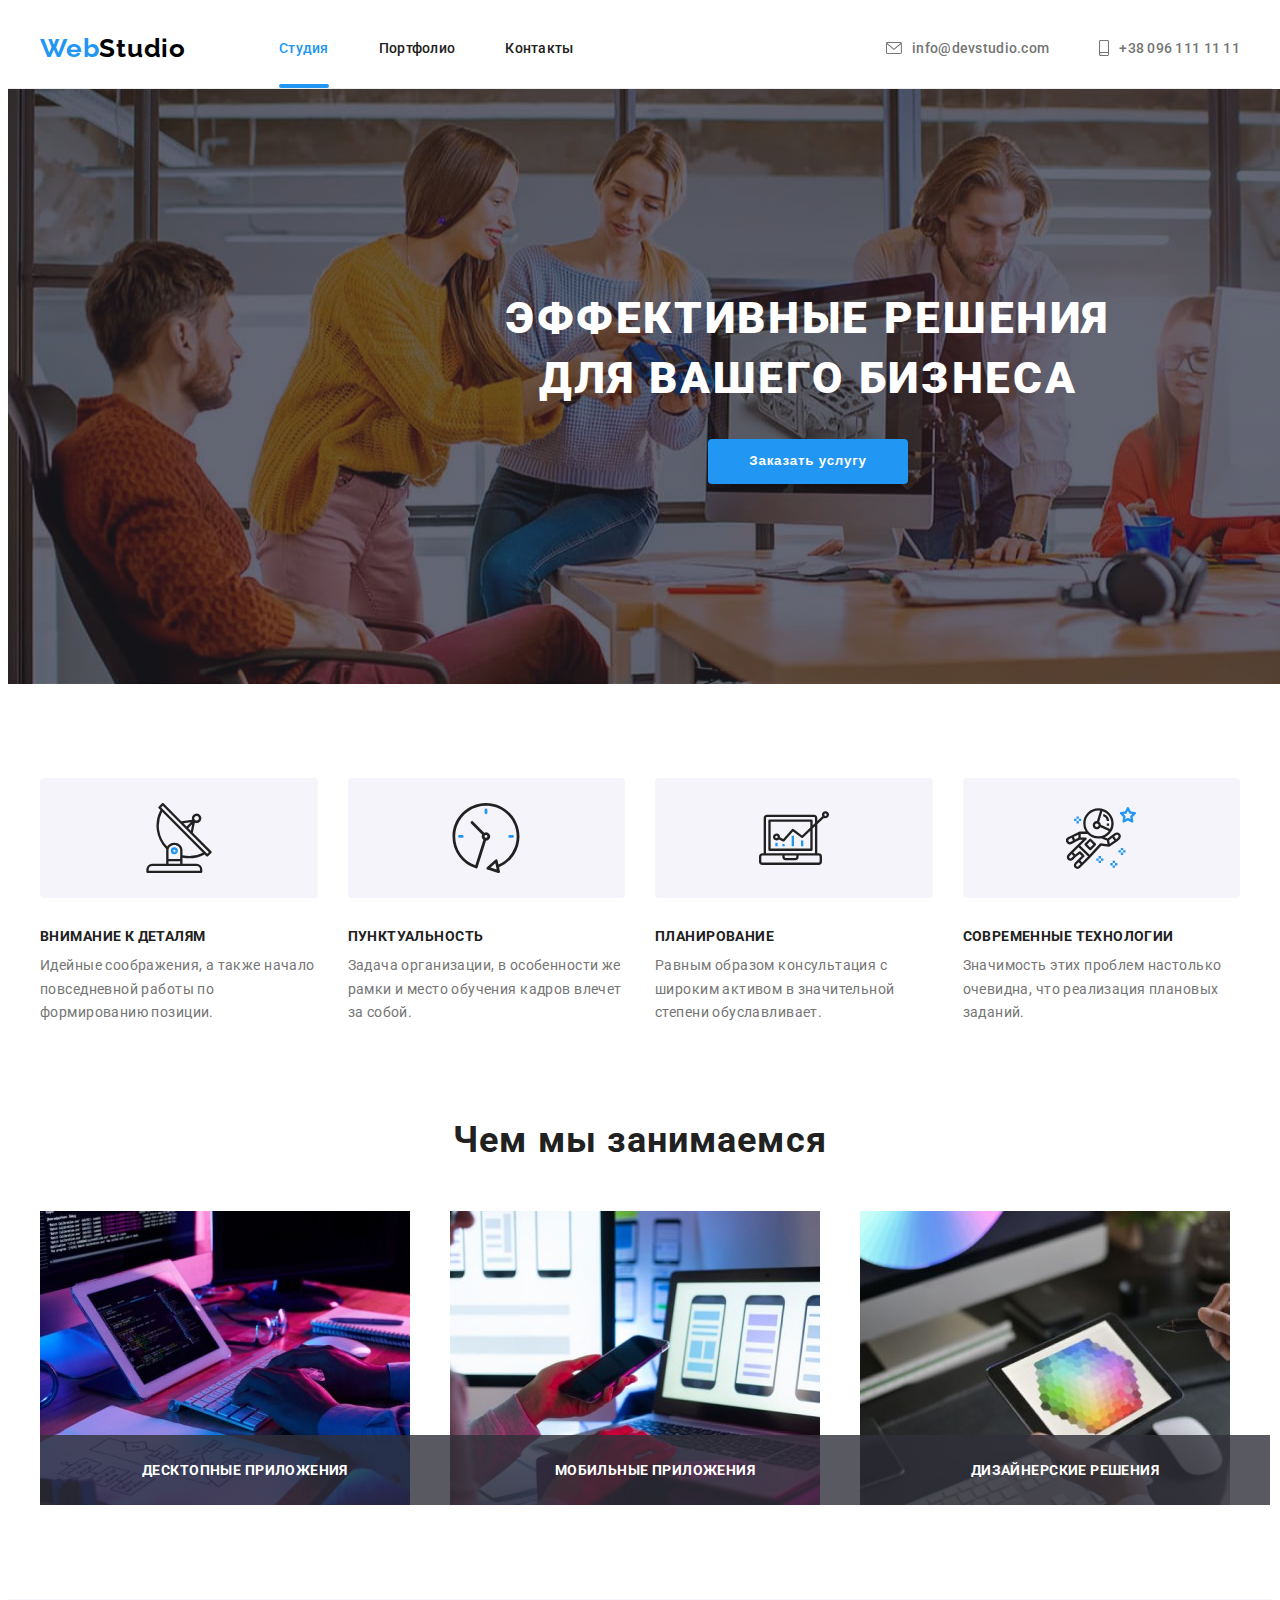
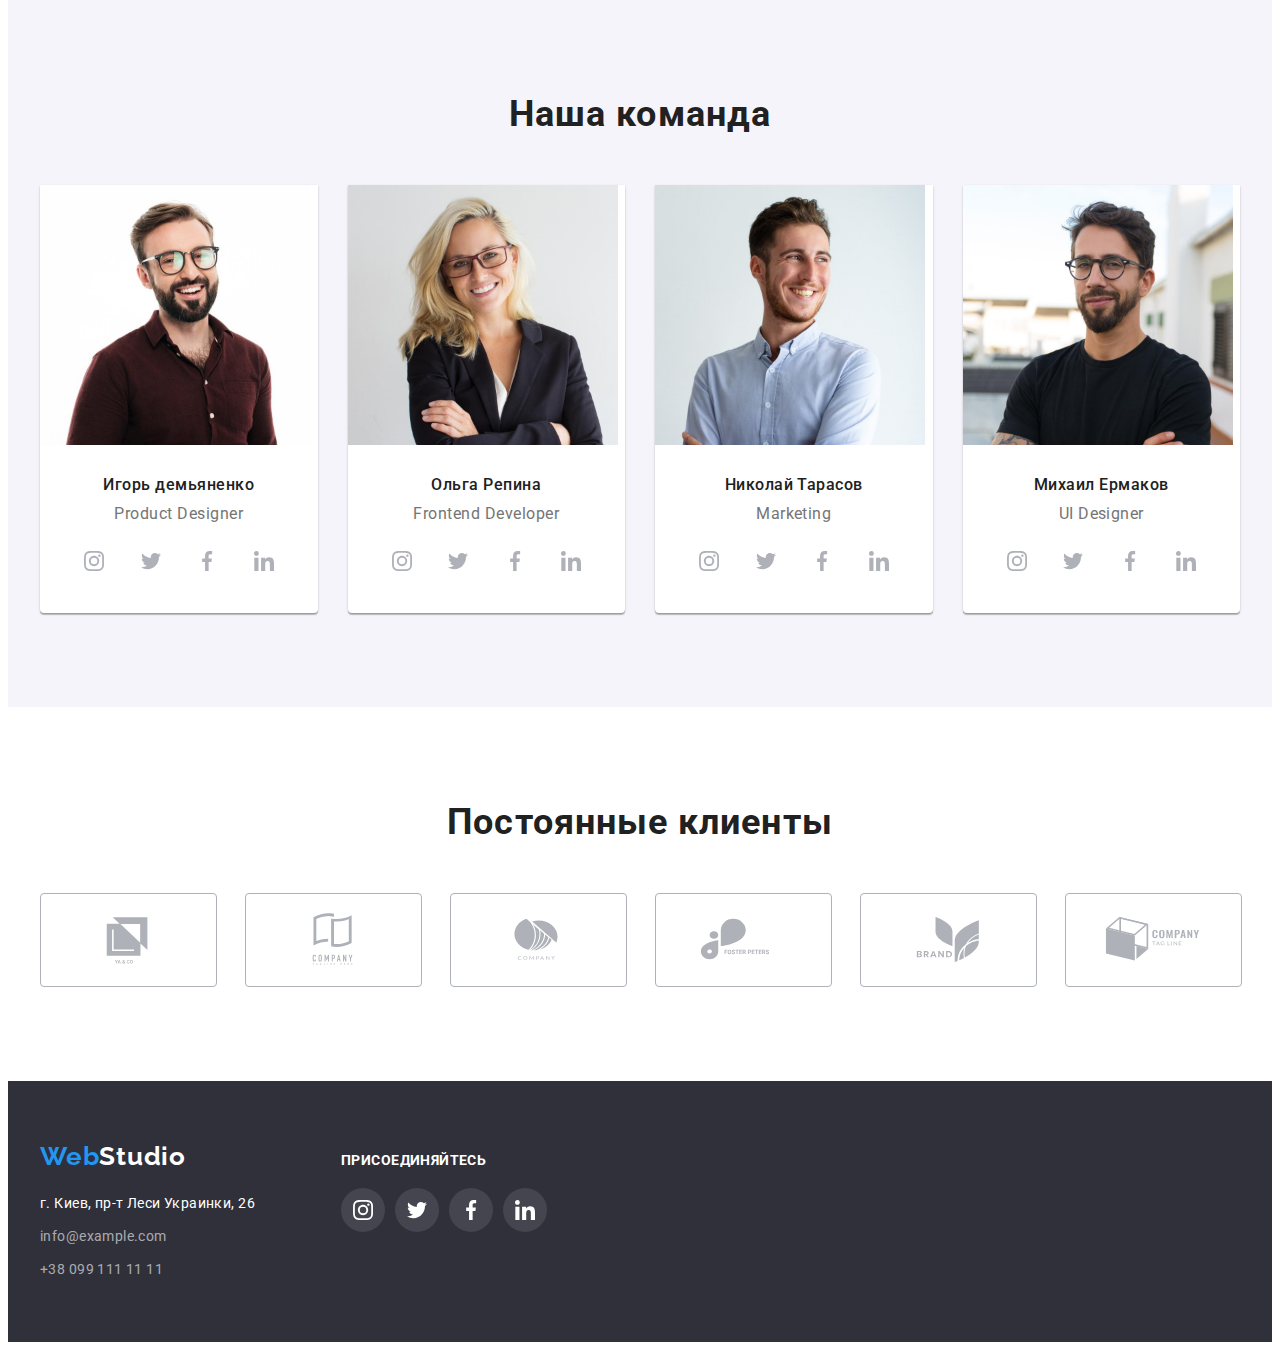
==== commit e360247e: "сделал модалку, оверлеи . сдаю 5-е ДЗ" ====
--- a/index.html
+++ b/index.html
@@ -67,7 +67,7 @@
       <section class="hero section centered">
         <div class="container">
           <h1 class="hero-title">Эффективные решения для вашего бизнеса</h1>
-          <button type="button" class="hero-btn btn">Заказать услугу</button>
+          <button data-modal-open type="button" class="hero-btn btn">Заказать услугу</button>
         </div>
       </section>
       <!--Наши преимушества-->
@@ -136,6 +136,7 @@
                 height="294"
                 class="our-jobs-img"
               />
+              <h3 class="our-jobs-subtitle">Десктопные приложения</h3>
             </li>
             <li class="our-jobs-item">
               <img
@@ -145,6 +146,7 @@
                 height="294"
                 class="our-jobs-img"
               />
+              <h3 class="our-jobs-subtitle">Мобильные приложения</h3>
             </li>
             <li class="our-jobs-item">
               <img
@@ -154,6 +156,7 @@
                 height="294"
                 class="our-jobs-img"
               />
+              <h3 class="our-jobs-subtitle">Дизайнерские решения</h3>
             </li>
           </ul>
         </div>
@@ -418,6 +421,7 @@
           </ul>
         </div>
       </section>
+      <!-- Клиенты -->
       <section class="clients section">
         <div class="container">
           <h2 class="clients-title section-title centered">Постоянные клиенты</h2>
@@ -559,5 +563,15 @@
         </div>
       </div>
     </footer>
+    <div data-modal class="backdrop is-hidden">
+      <div class="modal">
+        <button data-modal-close type="button" class="modal-btn">
+          <svg class="modal-icon-close" width="11" height="11">
+            <use href="./images/icons.svg#icon-close"></use>
+          </svg>
+        </button>
+      </div>
+    </div>
+    <script src="./js/modal.js"></script>
   </body>
 </html>
--- a/css/styles.css
+++ b/css/styles.css
@@ -22,6 +22,9 @@
   /* icon */
   --main-icon-color: #afb1b8;
   --secondary-icon-color: #ffffff;
+  /* transition */
+  --transition-duration: 250ms;
+  --transition-timing-function: cubic-bezier(0.4, 0, 0.2, 1);
 }
 h1,
 h2,
@@ -141,6 +144,7 @@
   display: block;
   padding-top: 32px;
   padding-bottom: 32px;
+  transition: color var(--transition-duration) var(--transition-timing-function);
 }
 .header .list {
   font-weight: 500;
@@ -153,6 +157,9 @@
   align-items: center;
   margin-left: 93px;
 }
+.header-item {
+  position: relative;
+}
 .header .item:not(:last-child) {
   margin-right: 50px;
 }
@@ -185,16 +192,29 @@
 .current-link {
   color: var(--accent-text-color);
 }
+.current-link::after {
+  position: absolute;
+  bottom: 0;
+  left: 0;
+  content: '';
+  width: 100%;
+  height: 4px;
+  border-radius: 2px;
+  background-color: var(--accent-text-color);
+}
 /* ----------------main------------------ */
 /* -----------hero------------ */
 .hero.section {
+  width: 1600px;
+  margin-left: auto;
+  margin-right: auto;
   padding-top: 200px;
   padding-bottom: 200px;
   background-color: var(--secondary-background-color);
   background-image: linear-gradient(to left, rgba(47, 48, 58, 0.4), rgba(47, 48, 58, 0.4)),
     url('../images/hero-img.jpg');
   background-repeat: no-repeat;
-  background-size: contain;
+  background-size: cover;
   background-position: center;
 }
 
@@ -217,6 +237,7 @@
   font-weight: 700;
   line-height: 1.87;
   letter-spacing: 0.06em;
+  transition: background-color var(--transition-duration) var(--transition-timing-function);
   color: var(--accent-btn-color);
   background-color: var(--accent-btn-background-color);
   box-shadow: 0px 4px 4px rgba(0, 0, 0, 0.15);
@@ -268,6 +289,7 @@
   display: flex;
 }
 .our-jobs-item {
+  position: relative;
   width: calc((100% - 2 * 30px) / 3);
 }
 .our-jobs-item:not(:last-child) {
@@ -278,7 +300,22 @@
   max-width: 100%;
   height: auto;
 }
-
+.our-jobs-subtitle {
+  position: absolute;
+  bottom: 0;
+  left: 0;
+  width: 100%;
+  padding: 27px 15px;
+  font-size: 14px;
+  line-height: calc(16 / 14);
+  text-align: center;
+  letter-spacing: 0.03em;
+  text-transform: uppercase;
+
+  color: var(--secondary-text-color);
+
+  background-color: rgba(47, 48, 58, 0.8);
+}
 /* --------------team-------------------  */
 .team.section {
   background-color: var(--section-background-color);
@@ -322,6 +359,8 @@
 }
 .team-social-network-link {
   color: var(--main-icon-color);
+  transition: color var(--transition-duration) var(--transition-timing-function),
+    background-color var(--transition-duration) var(--transition-timing-function);
 }
 .team-social-network-icon {
   fill: currentColor;
@@ -351,6 +390,8 @@
   border: 1px solid var(--main-icon-color);
   border-radius: 4px;
   color: var(--main-icon-color);
+  transition: color var(--transition-duration) var(--transition-timing-function),
+    border-color var(--transition-duration) var(--transition-timing-function);
 }
 .clients-icon {
   width: 106px;
@@ -372,6 +413,9 @@
   letter-spacing: 0.03em;
   color: var(--main-btn-color);
   background-color: var(--main-btn-background-color);
+  transition: color var(--transition-duration) var(--transition-timing-function),
+    background-color var(--transition-duration) var(--transition-timing-function),
+    box-shadow var(--transition-duration) var(--transition-timing-function);
 }
 .our-works-btn:hover,
 .our-works-btn:focus,
@@ -404,19 +448,51 @@
 .our-works-item {
   width: calc((100% - 3 * 30px) / 3);
   margin: 15px;
+  transition: box-shadow var(--transition-duration) var(--transition-timing-function);
 }
 .our-works-link {
   color: currentColor;
   cursor: pointer;
 }
 .our-works-item:hover,
-.our-works-item:focus {
+.our-works-item:focus-within {
   box-shadow: 0px 1px 1px rgba(0, 0, 0, 0.12), 0px 4px 4px rgba(0, 0, 0, 0.06),
     1px 4px 6px rgba(0, 0, 0, 0.16);
+}
+.our-works-thumb {
+  position: relative;
+  overflow: hidden;
 }
 .our-works-img {
   max-width: 100%;
   height: auto;
+}
+.our-works-overlay {
+  position: absolute;
+  top: 0;
+  left: 0;
+  width: 100%;
+  height: 100%;
+  padding: 24px;
+  display: flex;
+  justify-content: center;
+  align-items: center;
+
+  background-color: rgba(33, 150, 243, 0.9);
+  transform: translateY(100%);
+  transition: transform var(--transition-duration) var(--transition-timing-function);
+}
+
+.overlay-text {
+  font-size: 18px;
+  line-height: 1.56;
+  letter-spacing: 0.03em;
+
+  color: var(--secondary-text-color);
+}
+.our-works-item:hover .our-works-overlay,
+.our-works-item:focus-within .our-works-overlay {
+  transform: translateY(0);
 }
 .footer-our-works-item {
   padding: 20px 24px;
@@ -457,6 +533,7 @@
 
 .footer-link {
   color: var(--contaks-footer-color);
+  transition: color var(--transition-duration) var(--transition-timing-function);
 }
 .footer-text {
   margin-bottom: 9px;
@@ -478,6 +555,7 @@
 }
 .footer-social-network-link {
   background-color: rgba(255, 255, 255, 0.1);
+  transition: background-color var(--transition-duration) var(--transition-timing-function);
 }
 .footer-social-network-item:not(:last-child) {
   margin-right: 10px;
@@ -489,3 +567,61 @@
 .footer-social-network-link:focus {
   background-color: var(--accent-btn-background-color);
 }
+/* -------------modal--------------- */
+.backdrop {
+  position: fixed;
+  top: 0;
+  left: 0;
+  right: 0;
+  bottom: 0;
+
+  background-color: rgba(0, 0, 0, 0.2);
+  transition: opacity var(--transition-duration) var(--transition-timing-function);
+  opacity: 1;
+}
+.backdrop.is-hidden {
+  /* visibility: hidden; */
+  opacity: 0;
+  pointer-events: none;
+}
+.modal {
+  position: absolute;
+  top: 50%;
+  left: 50%;
+
+  width: 528px;
+  height: 581px;
+  padding: 20px;
+
+  background-color: var(--main-background-color);
+  box-shadow: 0px 1px 3px rgba(0, 0, 0, 0.12), 0px 1px 1px rgba(0, 0, 0, 0.14),
+    0px 2px 1px rgba(0, 0, 0, 0.2);
+  border-radius: 4px;
+  transform: translate(-50%, -50%) scale(1) rotateZ(0);
+  transition: transform var(--transition-duration) var(--transition-timing-function);
+}
+
+.backdrop.is-hidden .modal {
+  transform: translate(-50%, -50%) scale(0.7) rotateZ(90deg);
+  perspective: 400px;
+}
+.modal-btn {
+  position: absolute;
+  top: 8px;
+  right: 8px;
+  display: flex;
+  justify-content: center;
+  align-items: center;
+
+  width: 30px;
+  height: 30px;
+  background: var(--main-background-color);
+  border: 1px solid rgba(0, 0, 0, 0.1);
+  border-radius: 50%;
+  box-shadow: 0px 1px 3px rgba(0, 0, 0, 0.12), 0px 1px 1px rgba(0, 0, 0, 0.14),
+    0px 2px 1px rgba(0, 0, 0, 0.2);
+  cursor: pointer;
+}
+.modal-btn:active {
+  box-shadow: none;
+}
